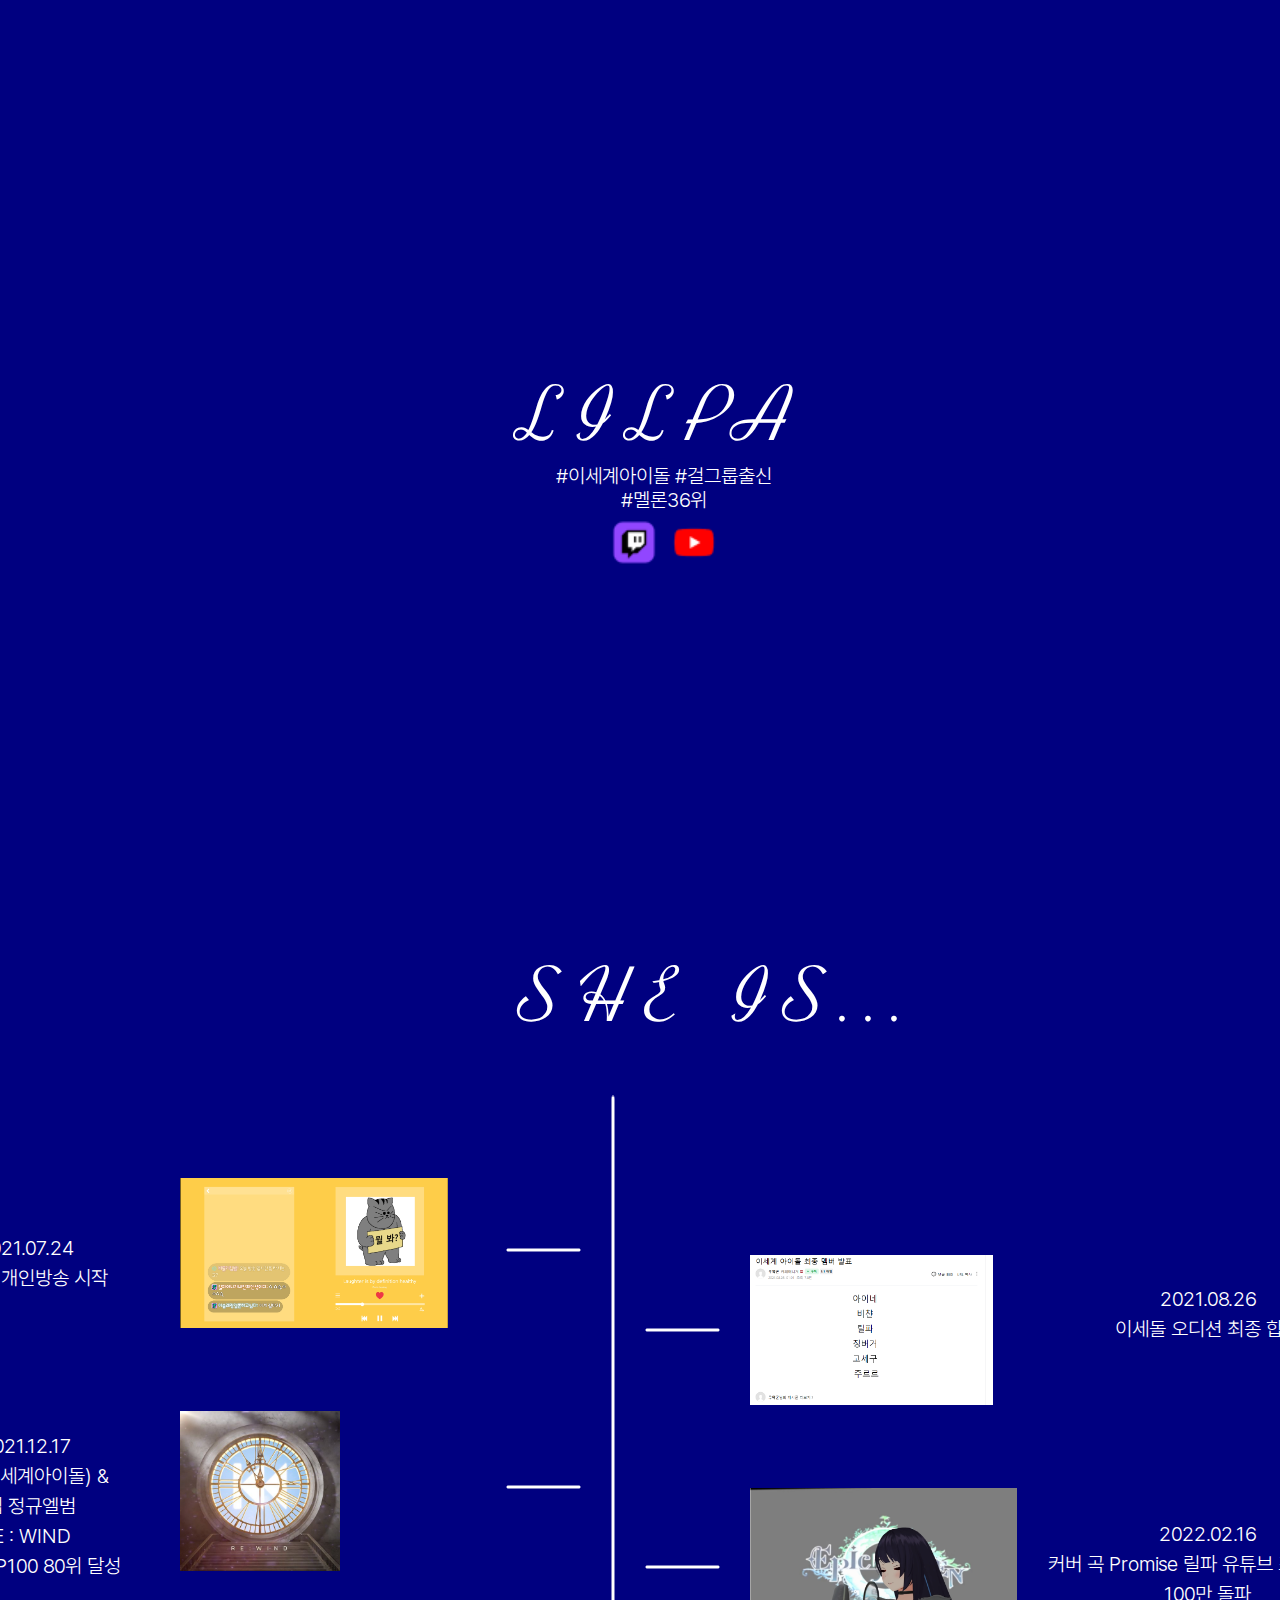
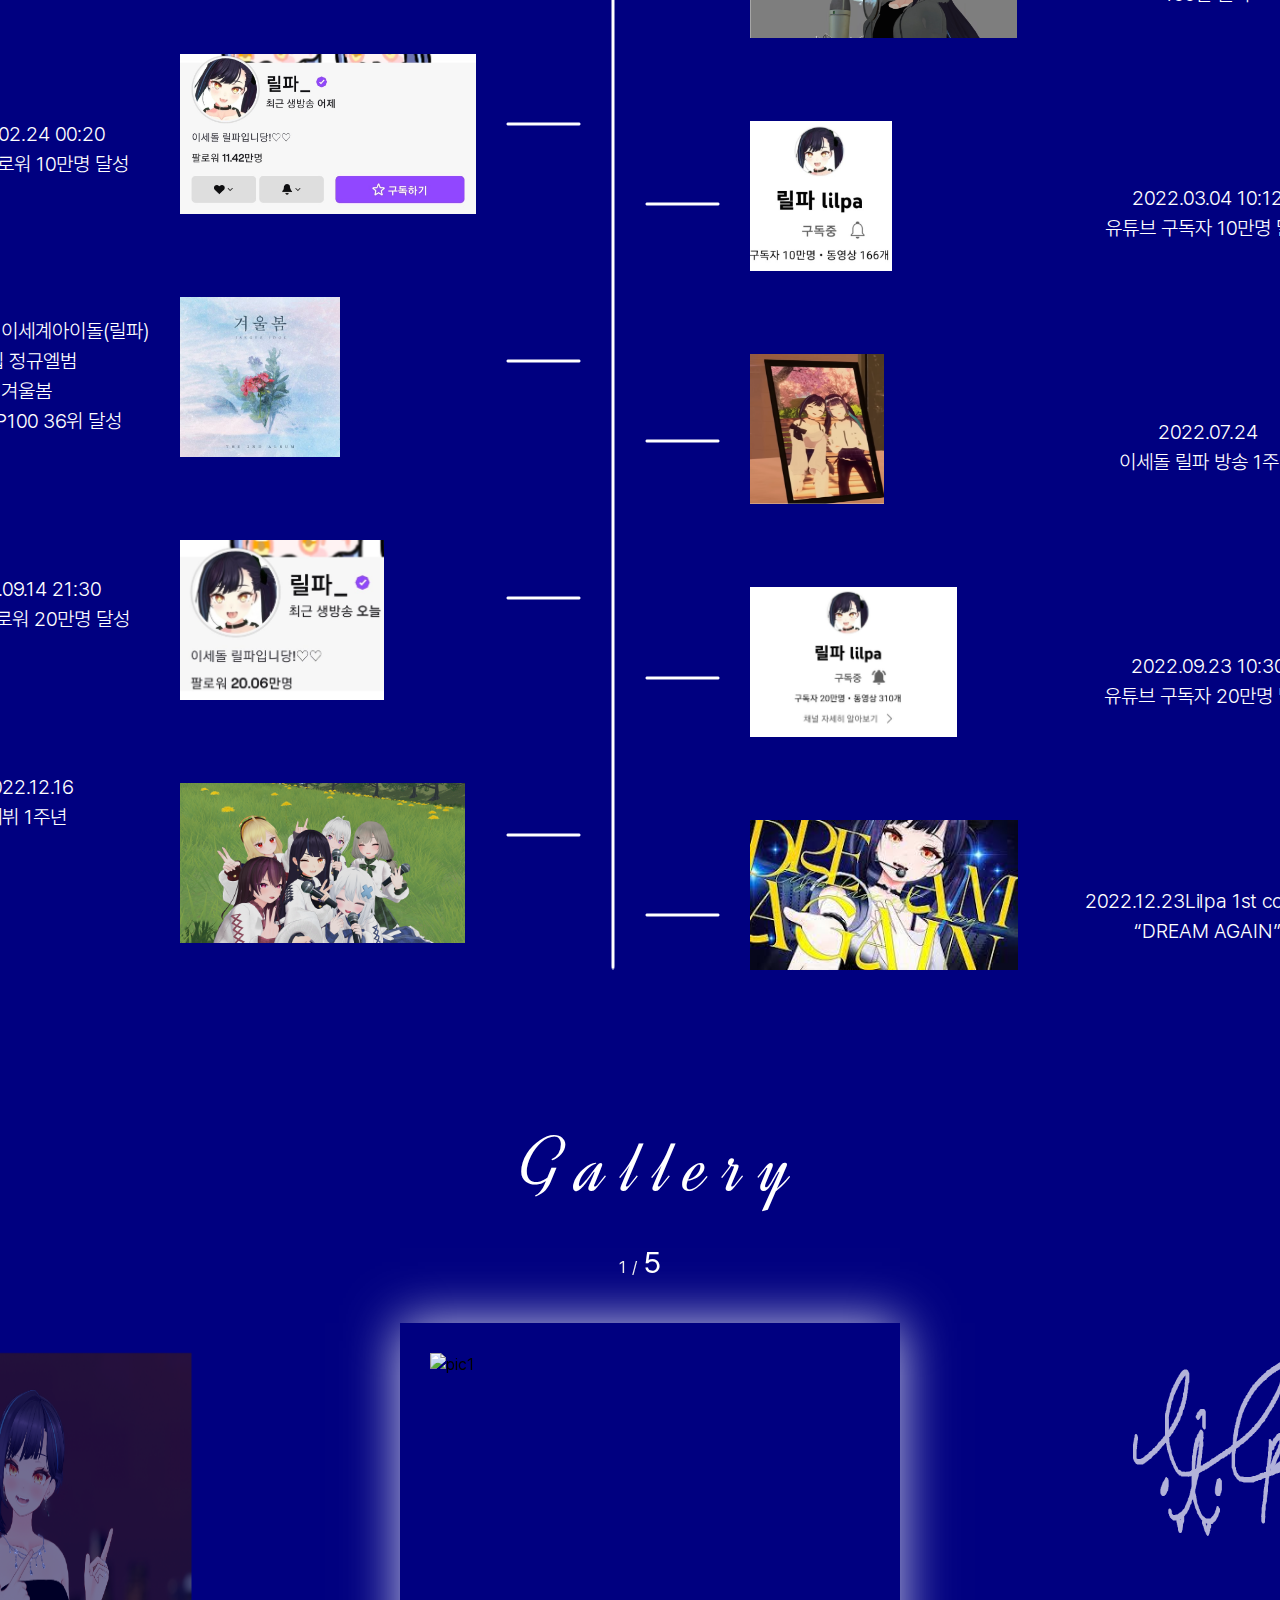
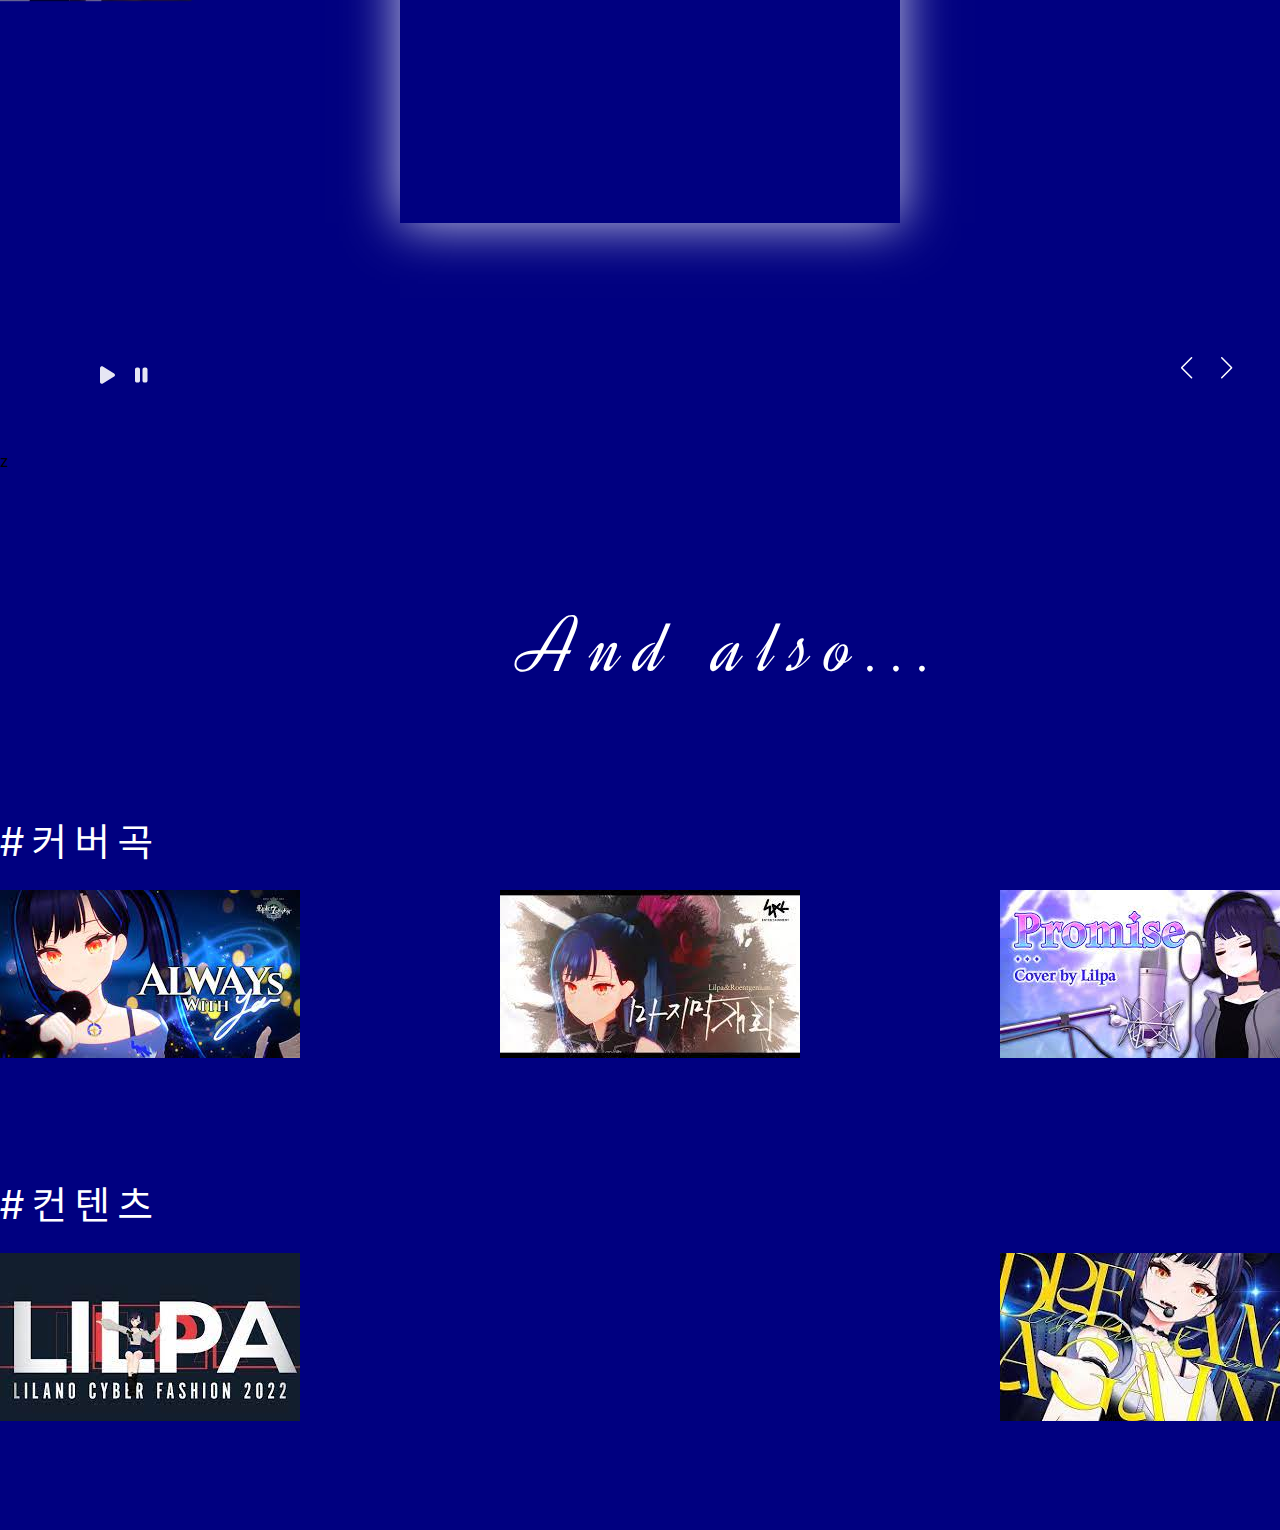
==== site1/site.html @ 1265caa7 "first project" ====
<!DOCTYPE html>
<html lang="ko">
<head>
    <meta charset="UTF-8">
    <meta http-equiv="X-UA-Compatible" content="IE=edge">
    <meta name="viewport" content="width=device-width, initial-scale=1.0">
    <link rel="stylesheet"href="https://cdn.jsdelivr.net/npm/swiper@8/swiper-bundle.min.css"/>
    <script src="https://cdn.jsdelivr.net/npm/swiper@8/swiper-bundle.min.js"></script>
    <script src="https://unpkg.com/swiper/swiper-bundle.min.js"></script>
    <link rel="stylesheet" href="css/all.min.css">
    <script src="js/all.min.js" defer></script>
    <script src="js/site.js" defer></script>
    <link href="https://fonts.googleapis.com/css2?family=Dynalight&display=swap" rel="stylesheet">
    <link rel="stylesheet" href="css/site.css">
    <link rel="stylesheet" href="css/pretendard.css">
    <script src="#"></script>
    <title>Lilpa pan site</title>
</head>
<body>
<div id="wrap">
    <div class="visual">
        <!-- <div class="turn">
            <img src="./img/Lil_turn.jpg" alt="우왕 나비다"> // 나중에 따로 수정
        </div> -->
        <div class="inner_wrap">
            <div class="txt_wrap">
                <h1>LILPA</h1>
                <p> #이세계아이돌 #걸그룹출신 <br>#멜론36위</p>
                    <div class="link_wrap">
                        <a href="https://www.twitch.tv/lilpaaaaaa"><img src="./img/다운로드 (2) 1.png" alt="twitch" width="60" height="60"></a>
                        <a href="https://www.youtube.com/channel/UC-oCJP9t47v7-DmsnmXV38Q"><img src="./img/다운로드 (3) 1.png" alt="youtube" width="60" height="60"></a>
                    </div>
            </div>
        </div>
    </div>
        <div class="section1">
                <div class="inner_wrap">
                    <div class="s1_txt">
                        <h1>SHE IS...</h1>
                    </div>
                    <div class="chronology">
                        <div class="right_txt">
                            <p>2021.07.24<br>트위치 개인방송 시작</p>
                            <p>2021.12.17<br>데뷔(이세계아이돌)
                                &<br>
                                1집 정규엘범<br>RE : WIND<br>멜론 TOP100 80위 달성</p>
                            <p>2022.02.24 00:20<br>트위치 팔로워 10만명 달성</p>
                            <p>2022.03.11
                                이세계아이돌(릴파)<br>
                                2집 정규엘범<br>겨울봄<br>멜론 TOP100 36위 달성</p>
                            <p>2022.09.14 21:30<br>트위치 팔로워 20만명 달성</p>
                            <p>2022.12.16<br>데뷔 1주년</p>
                        </div>
                        <div class="right_box">
                            <img src="img/first_ff.png" alt="첫방송">
                            <img src="img/RE WIND.jpg" alt="RE:WIND">
                            <img src="img/Twitch_10.jpg" alt="팔로워 10만">
                            <img src="img/SnowSpring.jpg" alt="겨울봄">
                            <img src="img/f_20man.png" alt="팔로워 20만">
                            <img src="img/풀밭단체샷+++.png" alt="데뷔 1주년">
                        </div>
                        <div class="right_line">
                            <img src="./img/Vector 2.png" alt="#">
                            <img src="./img/Vector 2.png" alt="#">
                            <img src="./img/Vector 2.png" alt="#">
                            <img src="./img/Vector 2.png" alt="#">
                            <img src="./img/Vector 2.png" alt="#">
                            <img src="./img/Vector 2.png" alt="#">
                        </div>
                        <div class="center_line">
                            <img src="./img/Vector 6.png" alt="CenterLine">
                        </div>
                        <div class="left_line">
                            <img src="./img/Vector 2.png" alt="#">
                            <img src="./img/Vector 2.png" alt="#">
                            <img src="./img/Vector 2.png" alt="#">
                            <img src="./img/Vector 2.png" alt="#">
                            <img src="./img/Vector 2.png" alt="#">
                            <img src="./img/Vector 2.png" alt="#">
                        </div>
                        <div class="left_box">
                            <img src="img/20230227_001113.png" alt="">
                            <img src="img/Promise.png" alt="Promise Cover">
                            <img src="img/youtube_10man.png" alt="">
                            <img src="img/lil_1st.png" alt="릴파 1주년">
                            <img src="img/YouTube_20.jpg" alt="유튜브20만">
                            <img src="img/DreamAgain2.jpg" alt="DreamAgain">
                        </div>
                        <div class="left_txt">
                            <p>2021.08.26<br>이세돌 오디션 최종 합격</p>
                    <p>2022.02.16<br>커버 곡 Promise 릴파 유튜브 조회수 최초<br> 
                                100만 돌파</p>
                        <p>2022.03.04 10:12<br>유튜브 구독자
                                10만명 달성</p>
                        <p>2022.07.24<br>이세돌 릴파 방송 1주년</p>
                            <p>2022.09.23 10:30<br>유튜브 구독자 
                                20만명 달성</p>
                                <p>2022.12.23Lilpa 1st concert<br>
                                “DREAM AGAIN”</p>
                        </div>
                        <h2></h2>
                    </div>
                </div>
            </div>
    <div class="section2">
        <div class="inner_wrap swiper">
                <div class="s2_txt">
                    <h1>Gallery</h1>
                </div>
                <ul class="auto">
                    <li class="btnStart"><i class="fa-solid fa-play"></i></li>
                    <li class="btnStop"><i class="fa-solid fa-pause"></i></li>
                </ul>
            <div class="swiper-wrapper">
                <div class="swiper-slide">
                    <div class="con">
                        <img src="img/ezgif.com-gif-maker_(72).gif" alt="pic1">
                    </div>
                </div>
                <div class="swiper-slide">
                    <div class="con">
                        <img src="img/릴파 사인.png" alt="pic2">
                    </div>
                </div>
                <div class="swiper-slide">
                    <div class="con">
                       <img src="img/lilpa.jpg" alt="#"height="450">
                    </div>
                </div>
                <div class="swiper-slide">
                    <div class="con">
                        <img src="img/2022-02-04 21;54;30_.gif" alt="pic4">
                    </div>
                </div>
                <div class="swiper-slide">
                    <div class="con">
                        <img src="img/VRChat_2023-01-01_01-23-46.790_1920x1080.png" alt="pic5">
                    </div>
                </div>
            </div>
            <div class="swiper-button-prev"></div>
            <div class="swiper-button-next"></div>
            <div class="swiper-pagination"></div>
        </div>z
    </div>
    <div class="section3">
        <div class="inner_wrap">
            <div class="s3_txt">
                <h1>And also...</h1>
            </div>
            <h2>#커버곡</h2>
        <div class="cover_song">
            <a href="https://youtu.be/JwEEIHzZNuQ"><img src="img/Always.jpg" alt="에픽세븐 커버곡2"></a>
            <a href="https://youtu.be/K-5WdjbCYnk"><img src="img/last_last.jpg" alt="마지막재회"></a>
            <a href="https://youtu.be/6hEvgKL0ClA"><img src="img/Promise.jpg" alt="에픽세븐 커버곡1"></a>
        </div>
        <h2>#컨텐츠</h2>
        <div class="lil_contents">
            <a href="https://www.youtube.com/watch?v=oXECqS9TWoc&list=PLLPGQs-RNQXkSsDS22TY8BdmiIzDuGc8e&ab_channel=%EB%A6%B4%ED%8C%8Clilpa"><img src="img/LSF.jpg" alt="릴라노 사이버 패션쇼"></a>
        <div class="lil_contents">
            <a href="https://www.youtube.com/live/SLa8fe1Z2XE?feature=share"><img src="img/DreamAgain2.jpg" alt="DreamAgain"></a>
    </div>
</body>
</html>
---- site1/css/site.css ----
@charset "utf-8";

/* reset */
* {margin:0; padding:0; font:inherit; color:inherit;}
*, :after, :before {box-sizing:border-box;flex-shrink:0;}
:root { -webkit-tap-highlight-color:transparent; -webkit-text-size-adjust:100%;
    text-size-adjust:100%; cursor:default; line-height:1.5; overflow-wrap:break-word; word-break:break-word; tab-size:4}
html, body {height:100%;}
img, picture, video, canvas, svg {display: block;max-width:100%;}
button {background:none;border:0;cursor:pointer;}
a {text-decoration:none}
table {border-collapse:collapse;border-spacing:0}
ul,dl{list-style-type: none;}

#wrap{
  width: 100%;
  height: 100%;
}

/* 폰트 */
*{
  font-family: -apple-system, BlinkMacSystemFont, "Apple SD Gothic Neo", "Pretendard Variable", Pretendard, Roboto, "Noto Sans KR", "Segoe UI", "Malgun Gothic", "Apple Color Emoji", "Segoe UI Emoji", "Segoe UI Symbol", sans-serif;
}

/* 공통 레이아웃,공동 스타일 */

.inner_wrap{
    width: 1300px;
    height: 100%;
    margin: 0 auto;
}

h1 {
  position: relative;
  font-size: 80px;
  font-weight: 400;
  line-height: 95px;
  font-family: 'Dynalight';
  letter-spacing: 0.2em;
  color: #fff;
}
h2 {
  position: relative;
  font-size: 40px;
  font-weight: 400;
  line-height: 95px;
  letter-spacing: 0.2em;
  color: #fff;
}
p {
  color: #fff;
  font-weight: 300;
  font-size: 20px;
  text-align: center;
}

/* visual */

.visual{
  width: 100%;
  height: 100vh;
  background-size: cover;
  background-repeat: no-repeat;
  background-image:url(../img/Frame\ 1.png);
}

.visual .inner_wrap{
  position: relative;
}
.visual .txt_wrap{
    position: absolute;
    top: 30%;
    left: 40%;
    transform:translateY(calc(-20% + 140px))
}
.visual .txt_wrap h1{
  text-align: center;
}
.visual .txt_wrap p{
  font-size: 20px;
  line-height: 24px;
}
.visual .link_wrap{
display: flex;
justify-content: center;
margin: 0 auto;
}
/* section1 */

.section1 {
  height: 1080*2px;
background: url(../img/Frame\ 1.png);
}

.section1 .s1_txt {
padding-top: 50px;
margin-bottom: 50px;
}
.section1 .s1_txt h1 {
  left: 40%;
}
.chronology {
  display: flex;
  justify-content: center;
  gap: 30px;
}

.right_txt {
  display: flex;
  flex-direction: column;
  justify-content: space-evenly;
}
.left_txt {
  display: flex;
  flex-direction: column;
  justify-content: space-evenly;
  margin-bottom: -150px;
  margin-top: 15px;
}

.chronology .left_line img {
display: flex;
margin-top: 233px;
}
.chronology .right_line {
  margin-top: -80px;
}
.chronology .right_line img {
  display: flex;
  margin-top: 233px;
}
.chronology .center_line {
  display: flex;
  justify-content: center;
}
.chronology .right_box img {
  min-width: 50%;
  height: 160px;
margin-top: 83px;
margin-left: 0;
}
.chronology .right_box img:nth-child(1) {
  display: block;
  min-width: 50%;
  height: 150px;
background: rgba(255,255,255,.0);
margin-top: 83px;
}
.chronology .left_box img {
min-width: 50%;
height: 150px;
margin-top: 83px;
}
.chronology .left_box img:nth-child(1) {
margin-top: 160px;
}

/* section2 */

.section2 {
  height: 1080px;
background: url(../img/Frame\ 1.png);
}

.section2 .s2_txt {
padding-top: 150px;
}
.section2 .s2_txt h1 {
  left: 40%;
}

/* swiper */

.auto { position: absolute; bottom: 60px; left: 100px; z-index: 20; box-sizing: border-box; }
.auto li { float: left; margin-right: 20px; cursor: pointer; color: #fff; font-size: 20px; opacity: .9; transition: .5s; }
.auto li:hover { opacity: 1; transform: scale(1.4); }


.swiper-wrapper {width: 200%; height: 100%; overflow: hidden; position: relative;}
.swiper-wrapper .swiper-slide { width: 500px; height: 500px; top: 10%; padding: 30px; box-sizing: border-box; opacity: .4; transition: 1s; }

 .swiper-button-prev { left: auto; right: 100px; top: auto; bottom: 60px; filter: grayscale(100%) brightness(3); transform: scale(0.5);}
 .swiper-button-next { left: auto; right: 60px; top: auto; bottom: 60px; filter: grayscale(100%) brightness(3); transform: scale(0.5);}

 .swiper-pagination-fraction {
  bottom: auto; top: 270px; left: auto; right: 10px; font-size: 16px; letter-spacing: 1px; color: #eee;
}
 .swiper-pagination-fraction span:nth-of-type(2) {
  font-size: 30px; color: #fff;
}

 .swiper-wrapper .swiper-slide-active  {
  opacity: 1; box-shadow: 0 0 50px rgba(255,255,255,.8);
}
 .swiper-wrapper .swiper-slide-active ::before, .swiper-wrapper .swiper-slide-active ::after {
  content: ""; opacity: 0; background-color: #fff;
}
 .swiper-wrapper .swiper-slide-prev, 
 .swiper-wrapper .swiper-slide-next {
  opacity: .7; 
}

@keyframes ani {
  0% { opacity: 0; transform: scale(1); }
  1% { opacity: .5; }
  100% { opacity: 0; transform: scale(1.4); }
}

 .swiper-wrapper .swiper-slide-active ::before {
  animation: ani 1s ease 1;
}
 .swiper-wrapper .swiper-slide-active ::after {
  animation: ani 1s ease 0.3s 1;
}

 .swiper-wrapper .swiper-slide  .con {
 z-index: 10;
}
 .swiper-wrapper .swiper-slide .con img {
  width: 100%;
}
 .swiper-wrapper .swiper-slide  .con h2 {
  font-weight: normal; font-size: 40px; margin-top: 15px; margin-bottom: 20px;
}
 .swiper-wrapper .swiper-slide  .con h2::after {
  content: ""; display: block; width: 30px; height: 1px; background-color: #888; margin-top: 15px; transition: 1s .5s;
}
 .swiper-wrapper .swiper-slide-active  .con h2::after {
  width: 100px;
}
 .swiper-wrapper .swiper-slide  .con p {
 font-size: 13px; line-height: 1.3; color: #aaa; letter-spacing: 1px; 
}

/* section3 */

.section3 {
  height: 1080px;
background: url(../img/Frame\ 1.png);
}

.section3 .s3_txt {
padding-top: 150px;
}
.section3 .s3_txt h1 {
  left: 40%;
}

.section3 .cover_song {
  display: flex;
  justify-content: space-between;
}
.section3 .lil_contents {
  display: flex;
  justify-content: space-between;
}
.section3 h2 {
margin-top: 100px;
}


/* keyframe */
/* .visual .turn {
  position: absolute;
  top: 0;
  right: 100px;
  top: 85%;
  z-index: 2;

}
.visual .turn img {
  position: fixed;
  border-radius: 50%;
  max-width: 100px;
  height: 100px;
  animation: turn 5s linear infinite;
}




 @keyframes turn {

  0% {
    transform: rotate(0);
  }
  50% {
    transform: rotate(180deg);
  }
  100% {
    transform: rotate(360deg);
  }
} */
---- site1/css/pretendard.css ----
/*
Copyright (c) 2021 Kil Hyung-jin, with Reserved Font Name Pretendard.
https://github.com/orioncactus/pretendard

This Font Software is licensed under the SIL Open Font License, Version 1.1.
This license is copied below, and is also available with a FAQ at:
http://scripts.sil.org/OFL
*/

@font-face {
	font-family: 'Pretendard';
	font-weight: 900;
	font-display: swap;
	src: local('Pretendard Black'), url('./woff2/Pretendard-Black.woff2') format('woff2'), url('./woff/Pretendard-Black.woff') format('woff');
}

@font-face {
	font-family: 'Pretendard';
	font-weight: 800;
	font-display: swap;
	src: local('Pretendard ExtraBold'), url('./woff2/Pretendard-ExtraBold.woff2') format('woff2'), url('./woff/Pretendard-ExtraBold.woff') format('woff');
}

@font-face {
	font-family: 'Pretendard';
	font-weight: 700;
	font-display: swap;
	src: local('Pretendard Bold'), url('./woff2/Pretendard-Bold.woff2') format('woff2'), url('./woff/Pretendard-Bold.woff') format('woff');
}

@font-face {
	font-family: 'Pretendard';
	font-weight: 600;
	font-display: swap;
	src: local('Pretendard SemiBold'), url('./woff2/Pretendard-SemiBold.woff2') format('woff2'), url('./woff/Pretendard-SemiBold.woff') format('woff');
}

@font-face {
	font-family: 'Pretendard';
	font-weight: 500;
	font-display: swap;
	src: local('Pretendard Medium'), url('./woff2/Pretendard-Medium.woff2') format('woff2'), url('./woff/Pretendard-Medium.woff') format('woff');
}

@font-face {
	font-family: 'Pretendard';
	font-weight: 400;
	font-display: swap;
	src: local('Pretendard Regular'), url('./woff2/Pretendard-Regular.woff2') format('woff2'), url('./woff/Pretendard-Regular.woff') format('woff');
}

@font-face {
	font-family: 'Pretendard';
	font-weight: 300;
	font-display: swap;
	src: local('Pretendard Light'), url('./woff2/Pretendard-Light.woff2') format('woff2'), url('./woff/Pretendard-Light.woff') format('woff');
}

@font-face {
	font-family: 'Pretendard';
	font-weight: 200;
	font-display: swap;
	src: local('Pretendard ExtraLight'), url('./woff2/Pretendard-ExtraLight.woff2') format('woff2'), url('./woff/Pretendard-ExtraLight.woff') format('woff');
}

@font-face {
	font-family: 'Pretendard';
	font-weight: 100;
	font-display: swap;
	src: local('Pretendard Thin'), url('./woff2/Pretendard-Thin.woff2') format('woff2'), url('./woff/Pretendard-Thin.woff') format('woff');
}
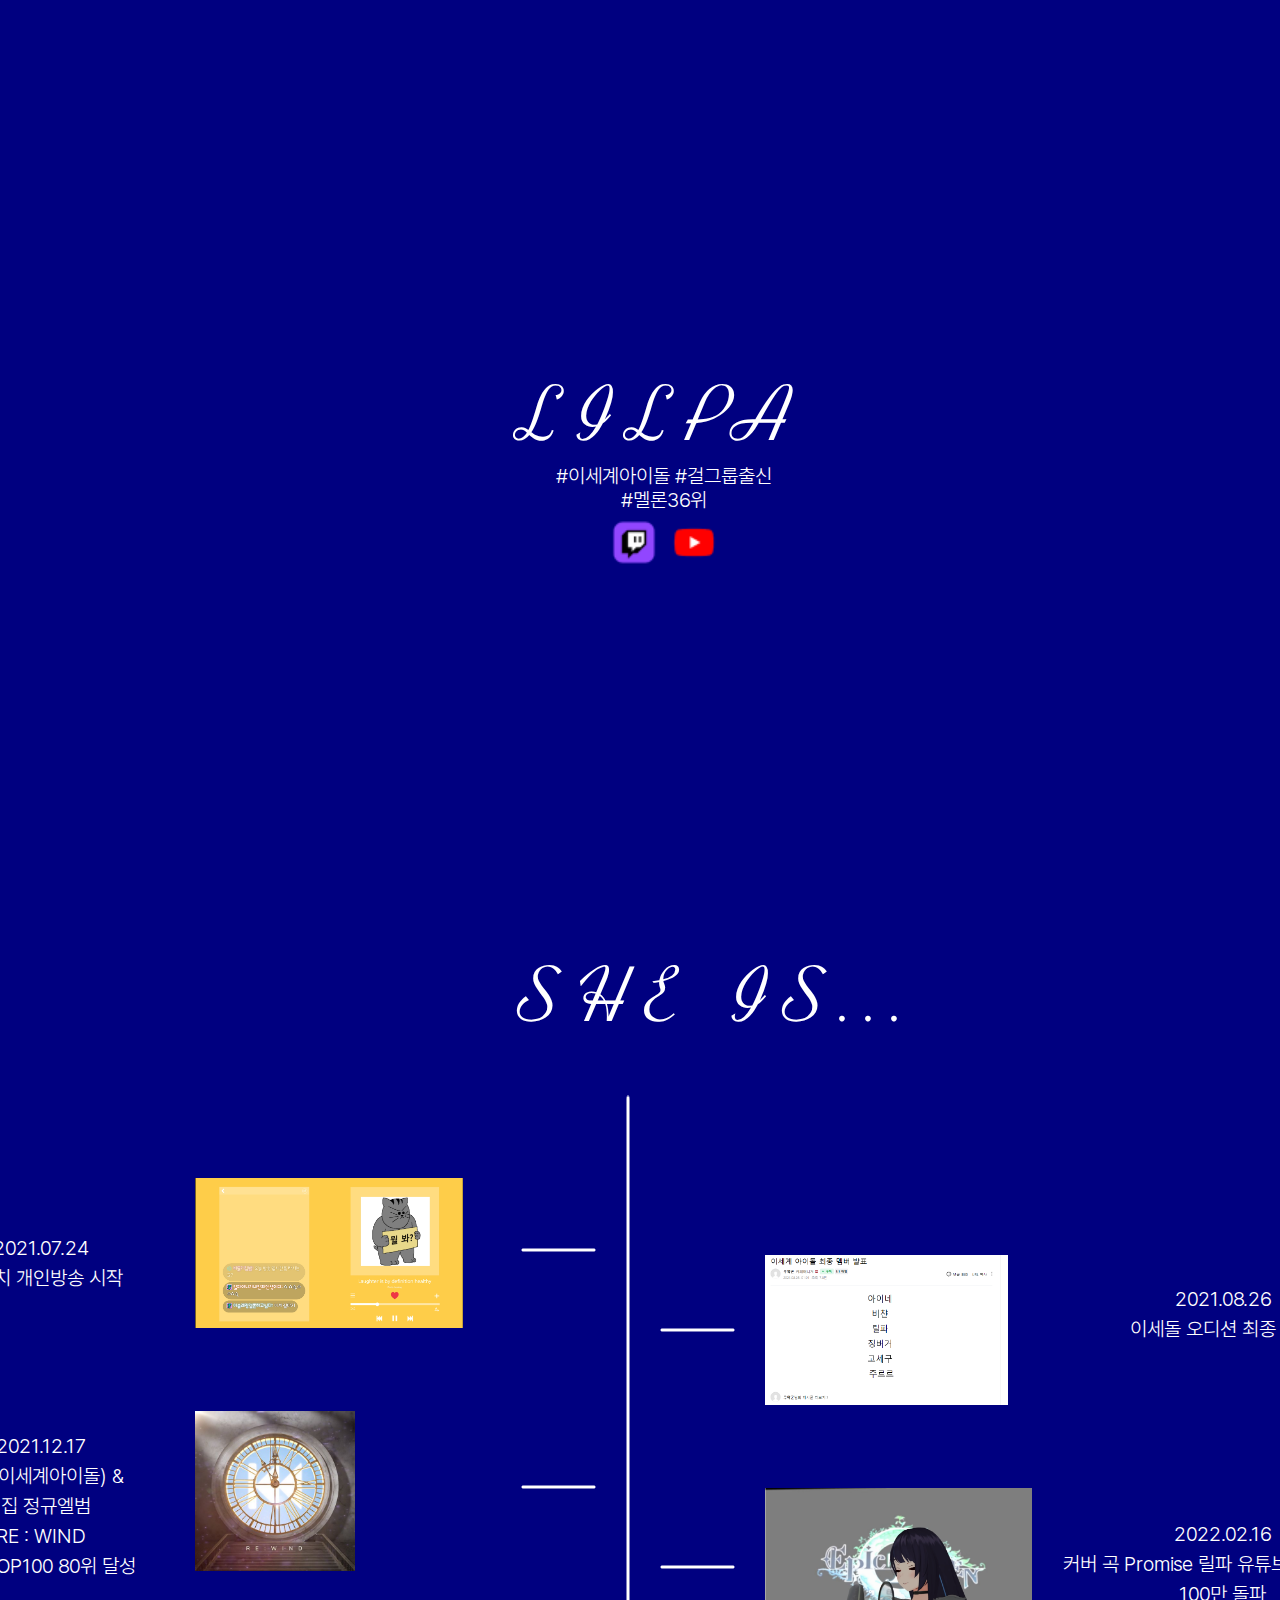
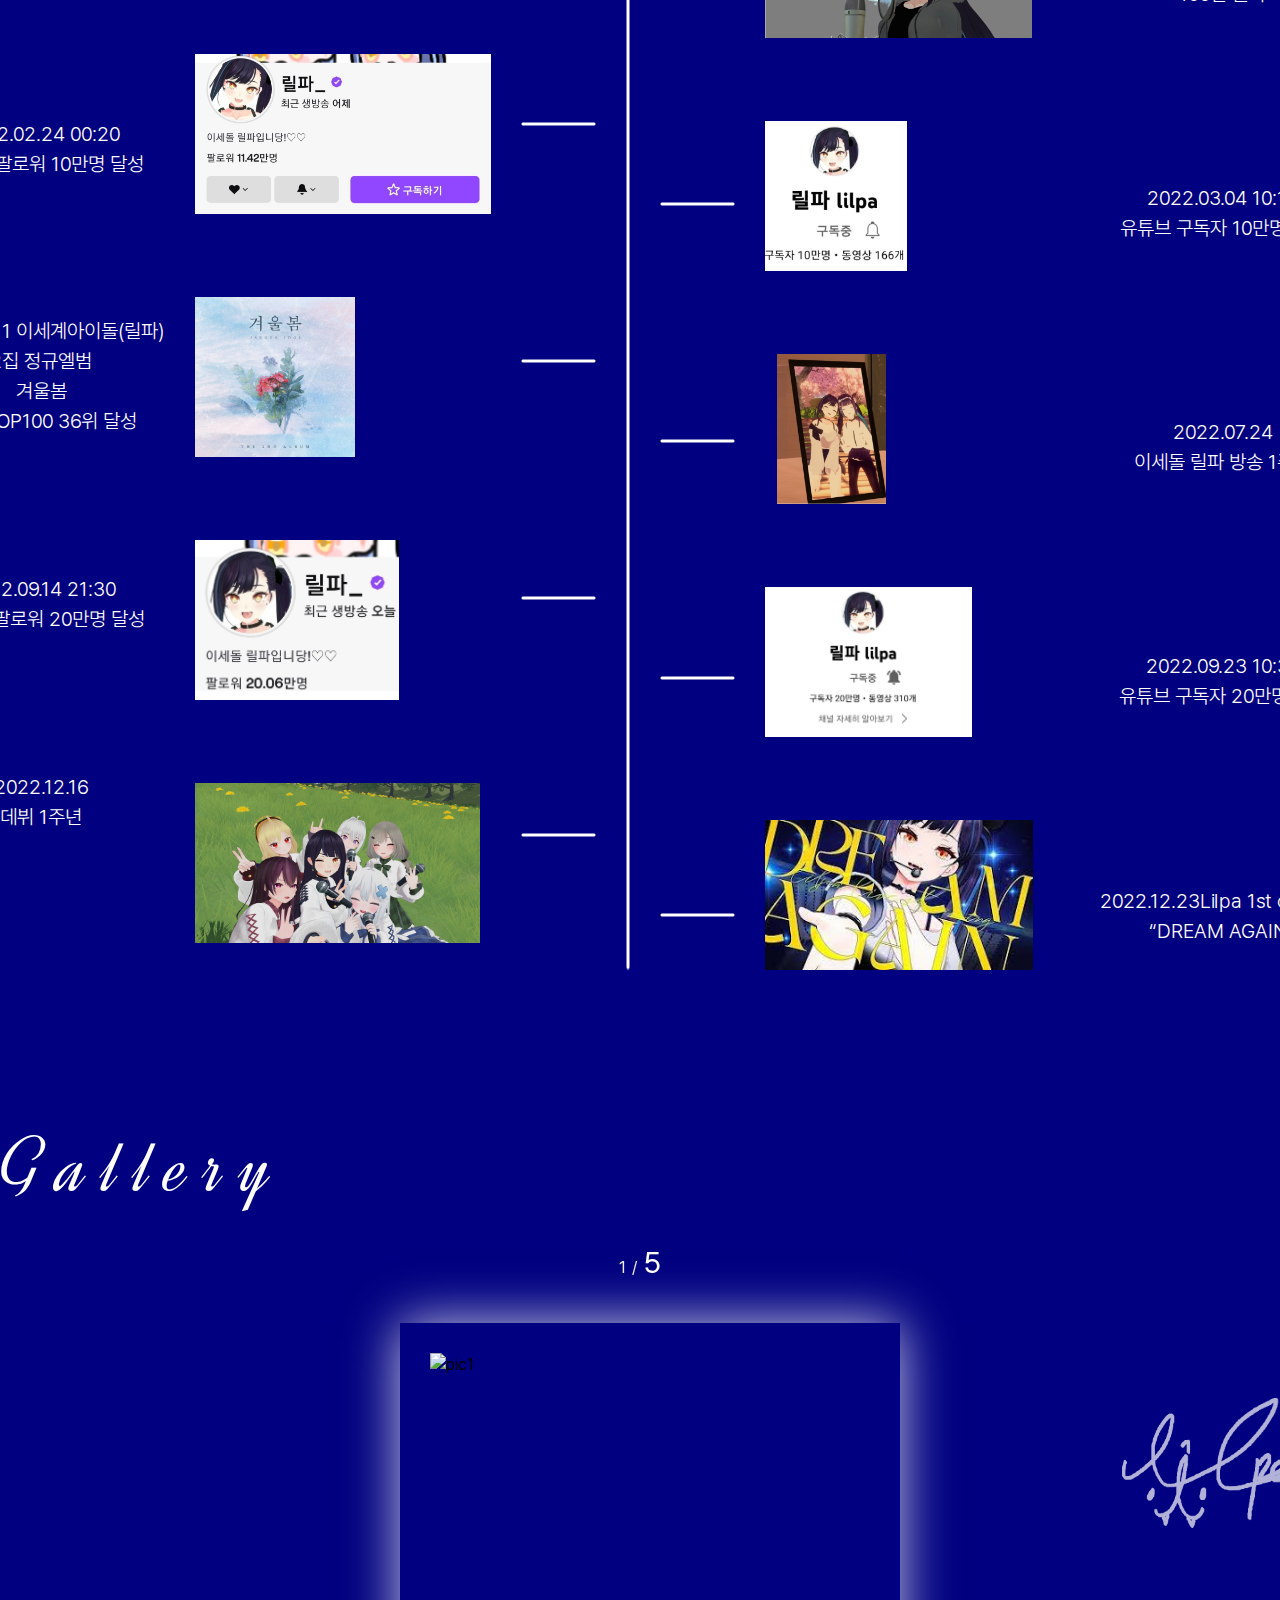
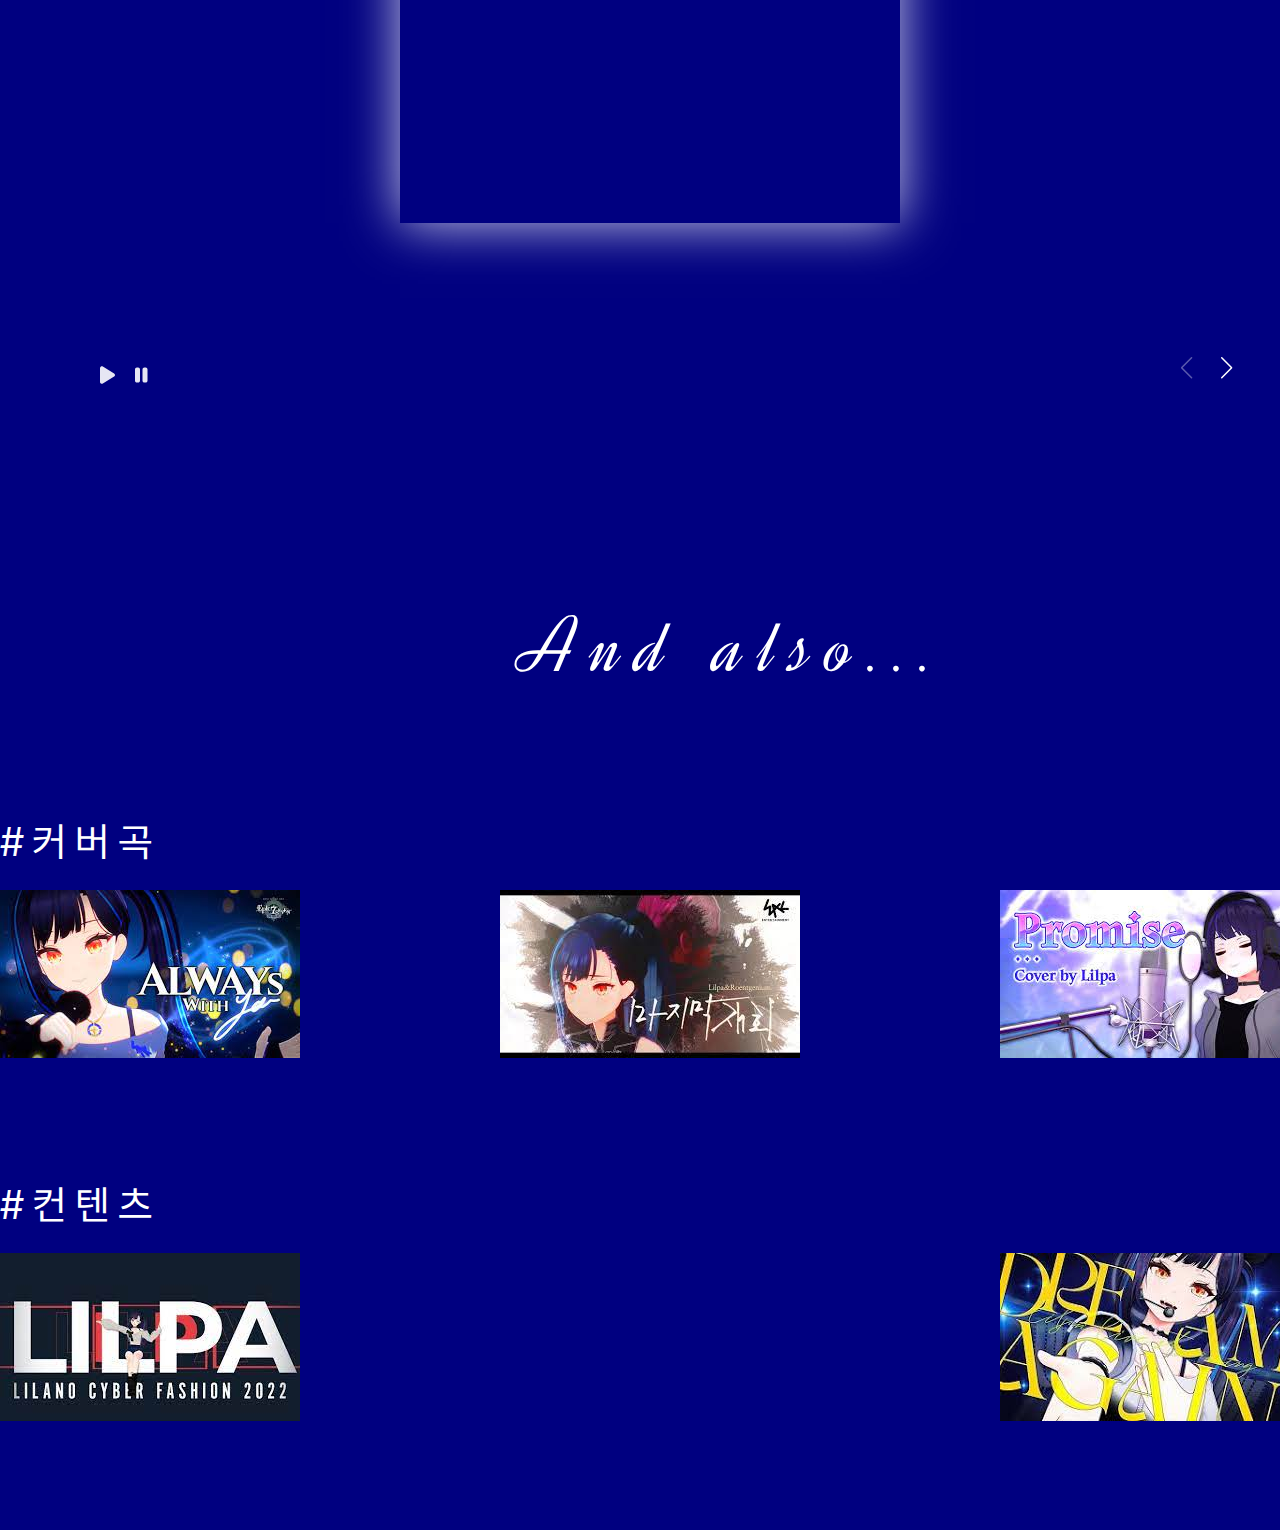
==== commit 9349444a: "sjj" ====
--- a/site1/site.html
+++ b/site1/site.html
@@ -19,21 +19,18 @@
 <body>
 <div id="wrap">
     <div class="visual">
-        <!-- <div class="turn">
-            <img src="./img/Lil_turn.jpg" alt="우왕 나비다"> // 나중에 따로 수정
-        </div> -->
         <div class="inner_wrap">
             <div class="txt_wrap">
                 <h1>LILPA</h1>
                 <p> #이세계아이돌 #걸그룹출신 <br>#멜론36위</p>
-                    <div class="link_wrap">
+                <div class="link_wrap">
                         <a href="https://www.twitch.tv/lilpaaaaaa"><img src="./img/다운로드 (2) 1.png" alt="twitch" width="60" height="60"></a>
                         <a href="https://www.youtube.com/channel/UC-oCJP9t47v7-DmsnmXV38Q"><img src="./img/다운로드 (3) 1.png" alt="youtube" width="60" height="60"></a>
-                    </div>
+                </div>
             </div>
         </div>
     </div>
-        <div class="section1">
+            <div class="section1">
                 <div class="inner_wrap">
                     <div class="s1_txt">
                         <h1>SHE IS...</h1>
@@ -88,17 +85,16 @@
                         </div>
                         <div class="left_txt">
                             <p>2021.08.26<br>이세돌 오디션 최종 합격</p>
-                    <p>2022.02.16<br>커버 곡 Promise 릴파 유튜브 조회수 최초<br> 
+                            <p>2022.02.16<br>커버 곡 Promise 릴파 유튜브 조회수 최초<br> 
                                 100만 돌파</p>
-                        <p>2022.03.04 10:12<br>유튜브 구독자
+                            <p>2022.03.04 10:12<br>유튜브 구독자
                                 10만명 달성</p>
-                        <p>2022.07.24<br>이세돌 릴파 방송 1주년</p>
+                            <p>2022.07.24<br>이세돌 릴파 방송 1주년</p>
                             <p>2022.09.23 10:30<br>유튜브 구독자 
                                 20만명 달성</p>
-                                <p>2022.12.23Lilpa 1st concert<br>
+                            <p>2022.12.23Lilpa 1st concert<br>
                                 “DREAM AGAIN”</p>
                         </div>
-                        <h2></h2>
                     </div>
                 </div>
             </div>
@@ -141,7 +137,7 @@
             <div class="swiper-button-prev"></div>
             <div class="swiper-button-next"></div>
             <div class="swiper-pagination"></div>
-        </div>z
+        </div>
     </div>
     <div class="section3">
         <div class="inner_wrap">
--- a/site1/css/site.css
+++ b/site1/css/site.css
@@ -6,6 +6,7 @@
 :root { -webkit-tap-highlight-color:transparent; -webkit-text-size-adjust:100%;
     text-size-adjust:100%; cursor:default; line-height:1.5; overflow-wrap:break-word; word-break:break-word; tab-size:4}
 html, body {height:100%;}
+body {overflow-y:scroll}
 img, picture, video, canvas, svg {display: block;max-width:100%;}
 button {background:none;border:0;cursor:pointer;}
 a {text-decoration:none}
@@ -138,6 +139,7 @@
   height: 160px;
 margin-top: 83px;
 margin-left: 0;
+object-fit: scale-down;
 }
 .chronology .right_box img:nth-child(1) {
   display: block;
@@ -150,6 +152,7 @@
 min-width: 50%;
 height: 150px;
 margin-top: 83px;
+object-fit: scale-down;
 }
 .chronology .left_box img:nth-child(1) {
 margin-top: 160px;
@@ -164,7 +167,7 @@
 
 .section2 .s2_txt {
 padding-top: 150px;
-}
+}filter
 .section2 .s2_txt h1 {
   left: 40%;
 }
@@ -176,7 +179,7 @@
 .auto li:hover { opacity: 1; transform: scale(1.4); }
 
 
-.swiper-wrapper {width: 200%; height: 100%; overflow: hidden; position: relative;}
+.swiper-wrapper {width: 300%; height: 100%; position: relative;}
 .swiper-wrapper .swiper-slide { width: 500px; height: 500px; top: 10%; padding: 30px; box-sizing: border-box; opacity: .4; transition: 1s; }
 
  .swiper-button-prev { left: auto; right: 100px; top: auto; bottom: 60px; filter: grayscale(100%) brightness(3); transform: scale(0.5);}
@@ -258,36 +261,3 @@
 margin-top: 100px;
 }
 
-
-/* keyframe */
-/* .visual .turn {
-  position: absolute;
-  top: 0;
-  right: 100px;
-  top: 85%;
-  z-index: 2;
-
-}
-.visual .turn img {
-  position: fixed;
-  border-radius: 50%;
-  max-width: 100px;
-  height: 100px;
-  animation: turn 5s linear infinite;
-}
-
-
-
-
- @keyframes turn {
-
-  0% {
-    transform: rotate(0);
-  }
-  50% {
-    transform: rotate(180deg);
-  }
-  100% {
-    transform: rotate(360deg);
-  }
-} */